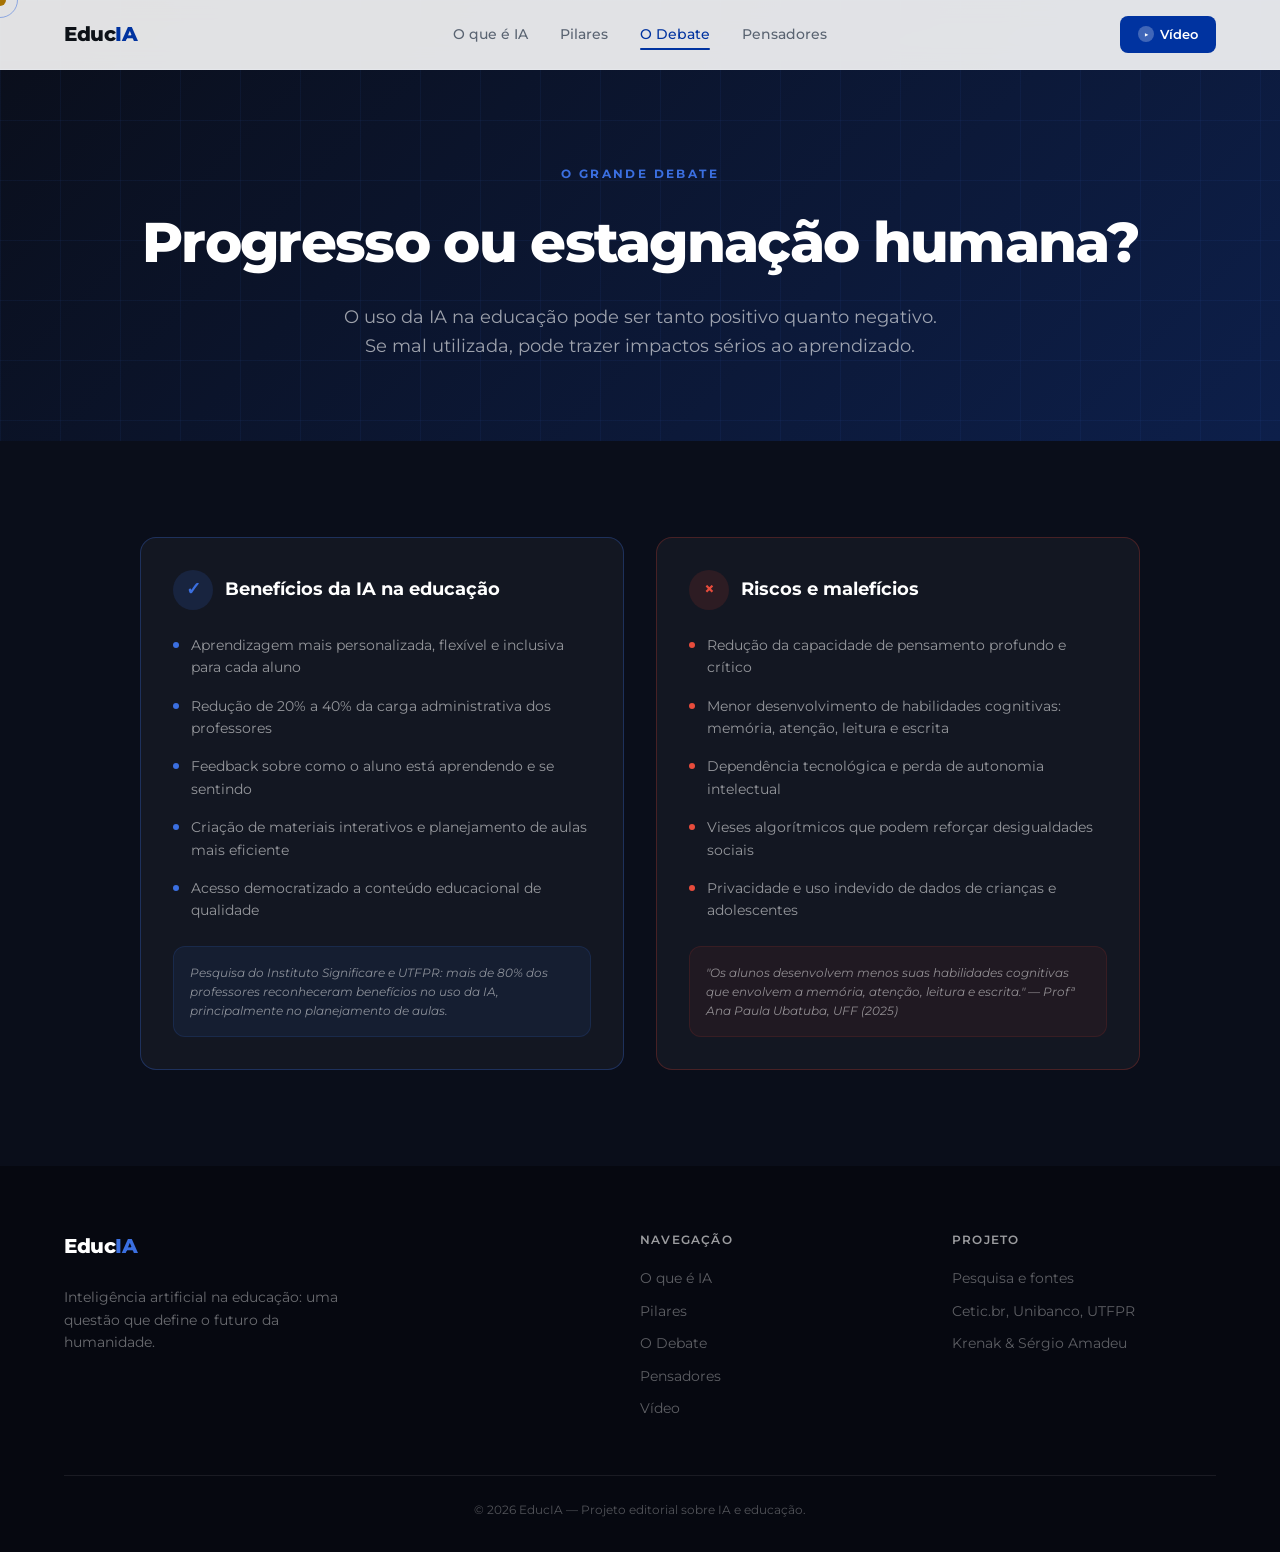
==== debate.html @ 8407b337 "Add files via upload" ====
<!DOCTYPE html>
<html lang="pt-BR">
<head>
<meta charset="UTF-8"/><meta name="viewport" content="width=device-width,initial-scale=1.0"/>
<title>EducIA — O Debate</title>
<link rel="stylesheet" href="style.css">
<style>
  body{background:var(--deep-dark)}
  .page-hero{background:linear-gradient(135deg,var(--deep-dark) 0%,#0d1f4a 100%)}
  .section{background:var(--deep-dark)}
  .section-intro h2,.section-intro .eyebrow{color:#fff}
  .section-intro .eyebrow{color:var(--cobalt-light)}
  .section-intro p{color:rgba(255,255,255,.5)}
  .debate-grid{display:grid;grid-template-columns:1fr 1fr;gap:32px;max-width:1000px;margin:0 auto}
  @media(max-width:768px){.debate-grid{grid-template-columns:1fr}}
  .debate-card{background:rgba(255,255,255,.04);border-radius:16px;padding:32px;border:1px solid rgba(255,255,255,.08);transition:transform .3s,box-shadow .3s}
  .debate-card:hover{transform:translateY(-4px)}
  .debate-card.benefit{border-color:rgba(59,111,224,.3)}
  .debate-card.benefit:hover{box-shadow:0 12px 40px rgba(59,111,224,.15)}
  .debate-card.risk{border-color:rgba(192,57,43,.3)}
  .debate-card.risk:hover{box-shadow:0 12px 40px rgba(192,57,43,.15)}
  .debate-head{display:flex;align-items:center;gap:12px;margin-bottom:24px}
  .debate-icon{width:40px;height:40px;border-radius:50%;display:flex;align-items:center;justify-content:center;font-weight:700;font-size:18px;transition:transform .3s}
  .debate-card:hover .debate-icon{transform:scale(1.15) rotate(-5deg)}
  .benefit .debate-icon{background:rgba(59,111,224,.15);color:var(--cobalt-light)}
  .risk .debate-icon{background:rgba(192,57,43,.15);color:#e74c3c}
  .debate-head h3{font-size:18px;color:#fff}
  .debate-card ul li{display:flex;gap:12px;margin-bottom:16px;font-size:14px;color:rgba(255,255,255,.55);opacity:0;transform:translateX(-10px);transition:opacity .4s,transform .4s}
  .debate-card.visible ul li{opacity:1;transform:translateX(0)}
  .debate-card.visible ul li:nth-child(1){transition-delay:.1s}
  .debate-card.visible ul li:nth-child(2){transition-delay:.2s}
  .debate-card.visible ul li:nth-child(3){transition-delay:.3s}
  .debate-card.visible ul li:nth-child(4){transition-delay:.4s}
  .debate-card.visible ul li:nth-child(5){transition-delay:.5s}
  .debate-card ul li::before{content:"";width:6px;height:6px;border-radius:50%;margin-top:8px;flex-shrink:0}
  .benefit ul li::before{background:var(--cobalt-light)}
  .risk ul li::before{background:#e74c3c}
  .debate-quote{margin-top:24px;padding:16px;border-radius:12px;font-size:12px;font-style:italic}
  .benefit .debate-quote{background:rgba(59,111,224,.08);border:1px solid rgba(59,111,224,.15);color:rgba(255,255,255,.5)}
  .risk .debate-quote{background:rgba(192,57,43,.08);border:1px solid rgba(192,57,43,.15);color:rgba(255,255,255,.5)}
  footer{background:#060810}
</style>
</head>
<body>
<div id="cursor"></div><div id="cursor-ring"></div><div id="progress-bar"></div>
<nav class="nav" id="navbar">
  <div class="nav-inner">
    <a href="index.html" class="logo">Educ<span>IA</span></a>
    <div class="nav-links">
      <a href="sobre.html">O que é IA</a>
      <a href="pilares.html">Pilares</a>
      <a href="debate.html" class="active">O Debate</a>
      <a href="pensadores.html">Pensadores</a>
    </div>
    <div class="nav-right"><a href="videos.html" class="nav-video-btn"><span class="play-icon">▶</span> Vídeo</a></div>
  </div>
</nav>

<div class="page-hero">
  <div class="page-hero-content container">
    <span class="eyebrow">O Grande Debate</span>
    <h1>Progresso ou estagnação humana?</h1>
    <p>O uso da IA na educação pode ser tanto positivo quanto negativo. Se mal utilizada, pode trazer impactos sérios ao aprendizado.</p>
  </div>
</div>

<section class="section">
  <div class="container">
    <div class="debate-grid">
      <div class="debate-card benefit reveal-left">
        <div class="debate-head"><div class="debate-icon">✓</div><h3>Benefícios da IA na educação</h3></div>
        <ul>
          <li>Aprendizagem mais personalizada, flexível e inclusiva para cada aluno</li>
          <li>Redução de 20% a 40% da carga administrativa dos professores</li>
          <li>Feedback sobre como o aluno está aprendendo e se sentindo</li>
          <li>Criação de materiais interativos e planejamento de aulas mais eficiente</li>
          <li>Acesso democratizado a conteúdo educacional de qualidade</li>
        </ul>
        <div class="debate-quote">Pesquisa do Instituto Significare e UTFPR: mais de 80% dos professores reconheceram benefícios no uso da IA, principalmente no planejamento de aulas.</div>
      </div>
      <div class="debate-card risk reveal-right">
        <div class="debate-head"><div class="debate-icon">×</div><h3>Riscos e malefícios</h3></div>
        <ul>
          <li>Redução da capacidade de pensamento profundo e crítico</li>
          <li>Menor desenvolvimento de habilidades cognitivas: memória, atenção, leitura e escrita</li>
          <li>Dependência tecnológica e perda de autonomia intelectual</li>
          <li>Vieses algorítmicos que podem reforçar desigualdades sociais</li>
          <li>Privacidade e uso indevido de dados de crianças e adolescentes</li>
        </ul>
        <div class="debate-quote">"Os alunos desenvolvem menos suas habilidades cognitivas que envolvem a memória, atenção, leitura e escrita." — Profª Ana Paula Ubatuba, UFF (2025)</div>
      </div>
    </div>
  </div>
</section>

<footer>
  <div class="container">
    <div class="footer-grid">
      <div><a href="index.html" class="logo" style="color:#fff">Educ<span style="color:var(--cobalt-light)">IA</span></a><p>Inteligência artificial na educação: uma questão que define o futuro da humanidade.</p></div>
      <div><h4>Navegação</h4><a href="sobre.html">O que é IA</a><br><a href="pilares.html">Pilares</a><br><a href="debate.html">O Debate</a><br><a href="pensadores.html">Pensadores</a><br><a href="videos.html">Vídeo</a></div>
      <div><h4>Projeto</h4><a href="#">Pesquisa e fontes</a><br><a href="#">Cetic.br, Unibanco, UTFPR</a><br><a href="#">Krenak &amp; Sérgio Amadeu</a></div>
    </div>
    <div class="footer-bottom">© 2026 EducIA — Projeto editorial sobre IA e educação.</div>
  </div>
</footer>
<script src="script.js"></script>
</body></html>
---- style.css ----
@import url('https://fonts.googleapis.com/css2?family=Montserrat:wght@400;500;600;700;800&display=swap');
:root{--cobalt:#0033A0;--cobalt-light:#3B6FE0;--bg:#FAFAFA;--card:#FFFFFF;--foreground:#0D1117;--muted:#F1F3F5;--muted-fg:#5A6472;--border:#E5E7EB;--destructive:#C0392B;--deep-dark:#0A0E1A}
*{box-sizing:border-box;margin:0;padding:0}
html{scroll-behavior:smooth}
body{font-family:'Montserrat',sans-serif;background:var(--bg);color:var(--foreground);line-height:1.6;-webkit-font-smoothing:antialiased;overflow-x:hidden;cursor:none}
#cursor{position:fixed;width:12px;height:12px;border-radius:50%;background:var(--cobalt-light);pointer-events:none;z-index:9999;transform:translate(-50%,-50%);transition:transform .1s,width .2s,height .2s;mix-blend-mode:difference}
#cursor-ring{position:fixed;width:36px;height:36px;border-radius:50%;border:1.5px solid var(--cobalt-light);pointer-events:none;z-index:9998;transform:translate(-50%,-50%);transition:left .12s ease-out,top .12s ease-out;opacity:0.5}
.container{max-width:1200px;margin:0 auto;padding:0 24px}
a{color:inherit;text-decoration:none;cursor:none}
ul{list-style:none}
/* Navbar */
.nav{position:fixed;top:0;left:0;right:0;z-index:50;background:rgba(255,255,255,0.88);backdrop-filter:blur(12px);border-bottom:1px solid var(--border);transition:box-shadow .3s}
.nav.scrolled{box-shadow:0 4px 24px rgba(0,0,0,0.08)}
.nav-inner{display:grid;grid-template-columns:1fr auto 1fr;align-items:center;padding:16px 24px;max-width:1200px;margin:0 auto}
.logo{font-weight:800;font-size:20px;letter-spacing:-0.02em;display:inline-block}
.logo span{color:var(--cobalt)}
.logo:hover{animation:glitch .4s steps(1) forwards}
@keyframes glitch{0%{text-shadow:none}20%{text-shadow:-2px 0 #ff003c,2px 0 #00ffcc;letter-spacing:0.05em}40%{text-shadow:2px 0 #ff003c,-2px 0 #00ffcc;letter-spacing:-0.05em}60%{text-shadow:-1px 0 #ff003c,1px 0 #00ffcc}80%{text-shadow:1px 0 #ff003c,-1px 0 #00ffcc}100%{text-shadow:none}}
.nav-links{display:flex;gap:32px;justify-content:center}
.nav-right{display:flex;justify-content:flex-end}
.nav-links a{font-size:14px;color:var(--muted-fg);font-weight:500;position:relative;transition:color .2s}
.nav-links a::after{content:'';position:absolute;bottom:-4px;left:0;width:0;height:2px;background:var(--cobalt);border-radius:2px;transition:width .3s}
.nav-links a:hover,.nav-links a.active{color:var(--cobalt)}
.nav-links a:hover::after,.nav-links a.active::after{width:100%}
.nav-video-btn{display:inline-flex;align-items:center;gap:6px;padding:8px 18px;border-radius:8px;background:var(--cobalt);color:#fff;font-size:13px;font-weight:600;transition:all .25s}
.nav-video-btn:hover,.nav-video-btn.active{background:var(--cobalt-light);box-shadow:0 4px 16px rgba(0,51,160,0.3)}
.nav-video-btn .play-icon{width:16px;height:16px;border-radius:50%;background:rgba(255,255,255,0.25);display:flex;align-items:center;justify-content:center;font-size:8px}
@media(max-width:768px){.nav-links{gap:12px;flex-wrap:wrap}.nav-links a{font-size:11px}.nav-inner{grid-template-columns:1fr;gap:10px;padding:12px 16px}.nav-right{justify-content:center}}
/* Buttons */
.btn{display:inline-flex;align-items:center;gap:8px;padding:14px 28px;border-radius:8px;font-weight:600;font-size:15px;transition:all .25s;border:none;cursor:none;position:relative;overflow:hidden}
.btn::before{content:'';position:absolute;inset:0;background:linear-gradient(120deg,transparent 30%,rgba(255,255,255,0.2),transparent 70%);transform:translateX(-100%);transition:transform .5s}
.btn:hover::before{transform:translateX(100%)}
.btn-primary{background:var(--cobalt);color:#fff;box-shadow:0 4px 20px rgba(0,51,160,0.3)}
.btn-primary:hover{background:var(--cobalt-light);transform:translateY(-2px);box-shadow:0 8px 28px rgba(0,51,160,0.4)}
.btn-outline{background:transparent;color:#fff;border:1px solid rgba(255,255,255,0.3)}
.btn-outline:hover{background:rgba(255,255,255,0.12);transform:translateY(-2px)}
/* Page header (for inner pages) */
.page-hero{padding:160px 0 80px;background:var(--deep-dark);color:#fff;text-align:center;position:relative;overflow:hidden}
.page-hero::before{content:'';position:absolute;inset:0;background-image:linear-gradient(rgba(59,111,224,0.07) 1px,transparent 1px),linear-gradient(90deg,rgba(59,111,224,0.07) 1px,transparent 1px);background-size:60px 60px;animation:gridMove 8s linear infinite}
@keyframes gridMove{from{background-position:0 0}to{background-position:0 60px}}
.page-hero-content{position:relative;z-index:1}
.page-hero .eyebrow{color:var(--cobalt-light)}
.page-hero h1{font-size:clamp(32px,5vw,56px);font-weight:800;letter-spacing:-0.03em;margin-top:12px;opacity:0;transform:translateY(24px);animation:fadeUp .7s .2s forwards}
.page-hero p{margin-top:16px;font-size:18px;color:rgba(255,255,255,0.6);max-width:600px;margin-left:auto;margin-right:auto;opacity:0;transform:translateY(24px);animation:fadeUp .7s .4s forwards}
@keyframes fadeUp{to{opacity:1;transform:translateY(0)}}
/* Sections */
.section{padding:96px 0}
.eyebrow{font-size:12px;font-weight:700;letter-spacing:0.2em;text-transform:uppercase;color:var(--cobalt);display:inline-block}
h2{font-size:clamp(28px,4vw,40px);font-weight:700;letter-spacing:-0.02em;margin-top:12px;line-height:1.2}
.section-intro{max-width:640px;margin:0 auto 64px;text-align:center}
.section-intro p{margin-top:16px;color:var(--muted-fg)}
/* Cards */
.card{background:var(--card);border:1px solid var(--border);border-radius:16px;padding:32px;transition:box-shadow .3s,transform .3s}
.card:hover{box-shadow:0 8px 32px rgba(0,51,160,0.08);transform:translateY(-2px)}
.card h3{font-size:18px;margin-bottom:16px}
.card ul li{display:flex;gap:12px;margin-bottom:16px;font-size:14px}
.card ul li::before{content:"";width:6px;height:6px;border-radius:50%;background:var(--cobalt);margin-top:8px;flex-shrink:0}
.card ul li span{color:var(--muted-fg)}
.card ul li b{color:var(--foreground);font-weight:600}
/* Reveal animations */
.reveal{opacity:0;transform:translateY(40px);transition:opacity .7s ease,transform .7s ease}
.reveal.visible{opacity:1;transform:translateY(0)}
.reveal-left{opacity:0;transform:translateX(-40px);transition:opacity .7s ease,transform .7s ease}
.reveal-left.visible{opacity:1;transform:translateX(0)}
.reveal-right{opacity:0;transform:translateX(40px);transition:opacity .7s ease,transform .7s ease}
.reveal-right.visible{opacity:1;transform:translateX(0)}
.stagger>*{opacity:0;transform:translateY(30px);transition:opacity .6s ease,transform .6s ease}
.stagger.visible>*:nth-child(1){opacity:1;transform:none;transition-delay:.05s}
.stagger.visible>*:nth-child(2){opacity:1;transform:none;transition-delay:.15s}
.stagger.visible>*:nth-child(3){opacity:1;transform:none;transition-delay:.25s}
.stagger.visible>*:nth-child(4){opacity:1;transform:none;transition-delay:.35s}
/* Progress bar */
#progress-bar{position:fixed;top:0;left:0;height:3px;width:0%;background:linear-gradient(90deg,var(--cobalt),var(--cobalt-light),#00c6ff);z-index:100;transition:width .1s;box-shadow:0 0 10px rgba(59,111,224,0.7)}
/* Footer */
footer{background:var(--deep-dark);color:#fff;padding:64px 0 32px}
.footer-grid{display:grid;grid-template-columns:2fr 1fr 1fr;gap:48px}
@media(max-width:768px){.footer-grid{grid-template-columns:1fr;gap:32px}}
footer p{color:rgba(255,255,255,0.4);font-size:14px;margin-top:16px;max-width:300px}
footer h4{font-size:12px;font-weight:600;text-transform:uppercase;letter-spacing:0.1em;color:rgba(255,255,255,0.6);margin-bottom:16px}
footer a{display:inline-block;font-size:14px;color:rgba(255,255,255,0.35);margin-bottom:8px;transition:color .2s,transform .2s}
footer a:hover{color:#fff;transform:translateX(4px)}
.footer-bottom{border-top:1px solid rgba(255,255,255,0.08);margin-top:48px;padding-top:24px;text-align:center;font-size:12px;color:rgba(255,255,255,0.3)}
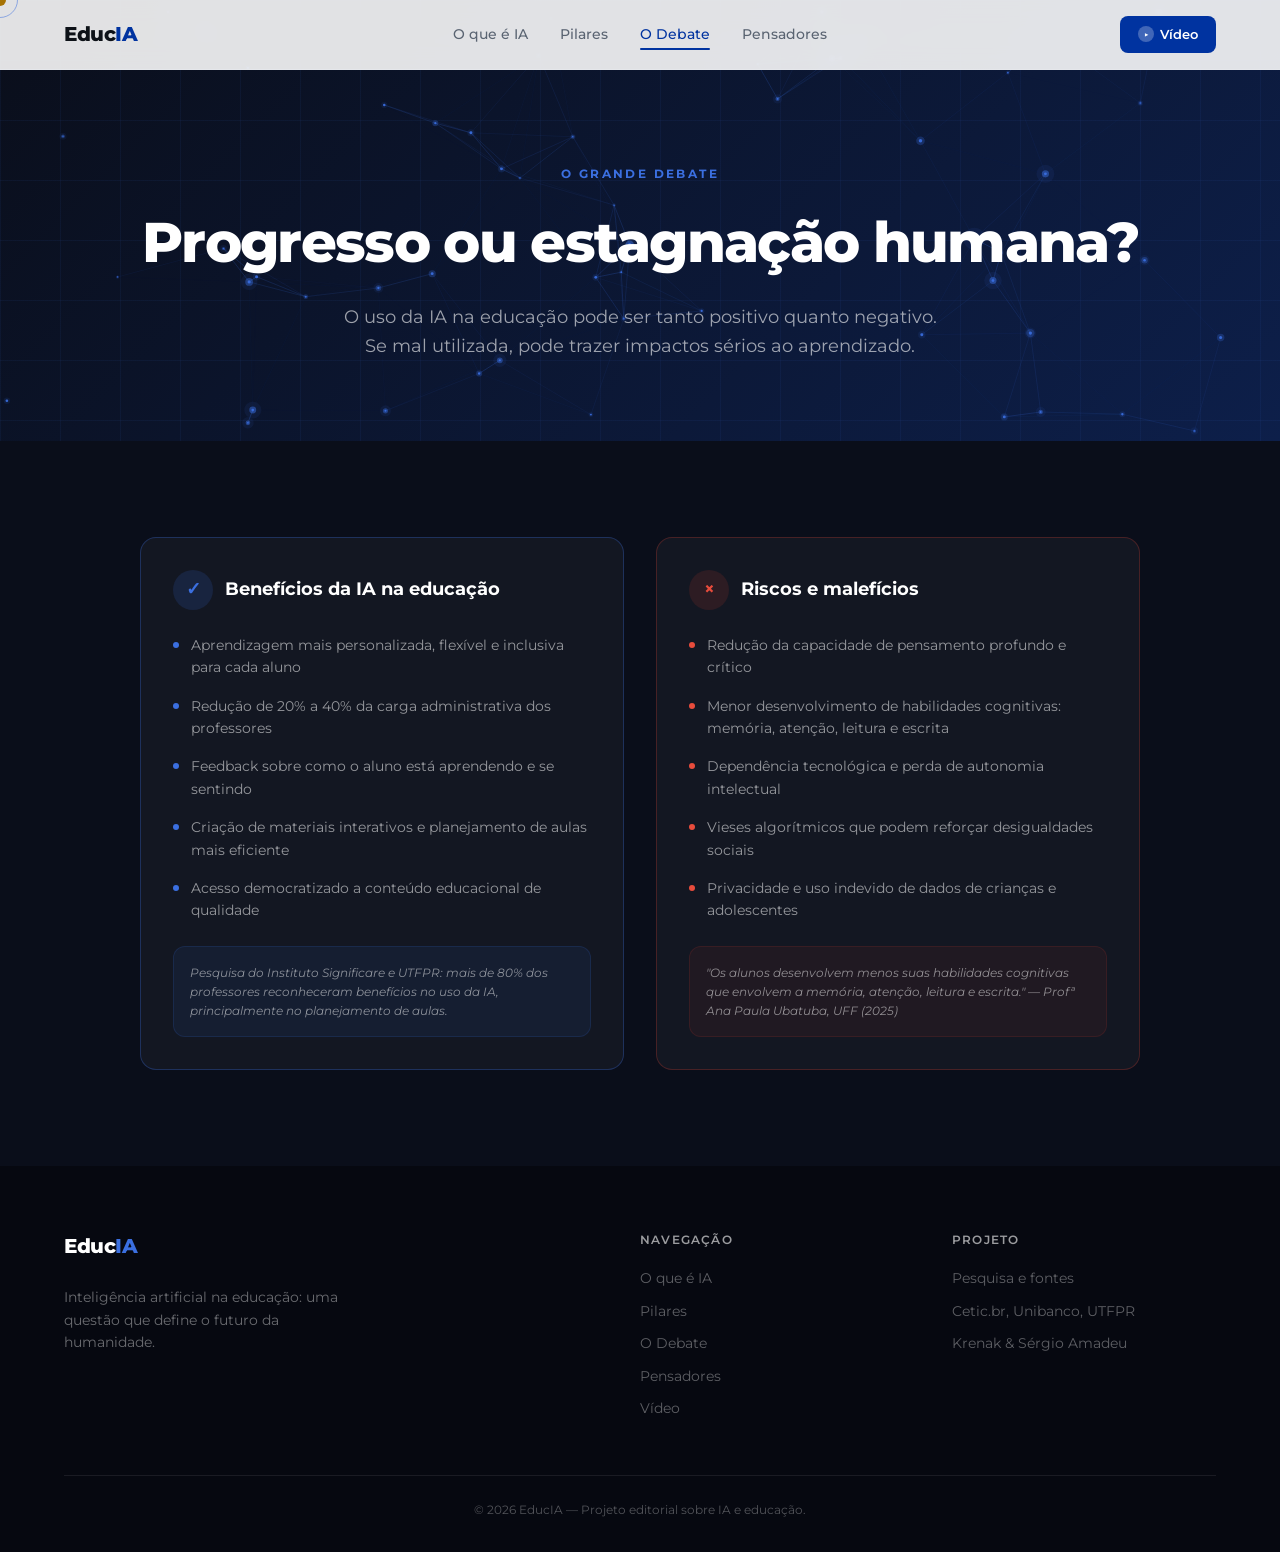
==== commit e1bc9d9d: "Add files via upload" ====
--- a/debate.html
+++ b/debate.html
@@ -39,6 +39,10 @@
   .benefit .debate-quote{background:rgba(59,111,224,.08);border:1px solid rgba(59,111,224,.15);color:rgba(255,255,255,.5)}
   .risk .debate-quote{background:rgba(192,57,43,.08);border:1px solid rgba(192,57,43,.15);color:rgba(255,255,255,.5)}
   footer{background:#060810}
+
+  .bg-canvas{position:absolute;inset:0;width:100%;height:100%;display:block;z-index:0;pointer-events:none}
+  .page-hero{position:relative;overflow:hidden}
+  .page-hero-content{position:relative;z-index:1}
 </style>
 </head>
 <body>
@@ -57,6 +61,7 @@
 </nav>
 
 <div class="page-hero">
+  <canvas id="bgCanvas" class="bg-canvas"></canvas>
   <div class="page-hero-content container">
     <span class="eyebrow">O Grande Debate</span>
     <h1>Progresso ou estagnação humana?</h1>
@@ -104,4 +109,6 @@
   </div>
 </footer>
 <script src="script.js"></script>
+<script src="bg.js"></script>
+<script>createNetworkBg('bgCanvas', {color:'59,111,224', dots:55});</script>
 </body></html>
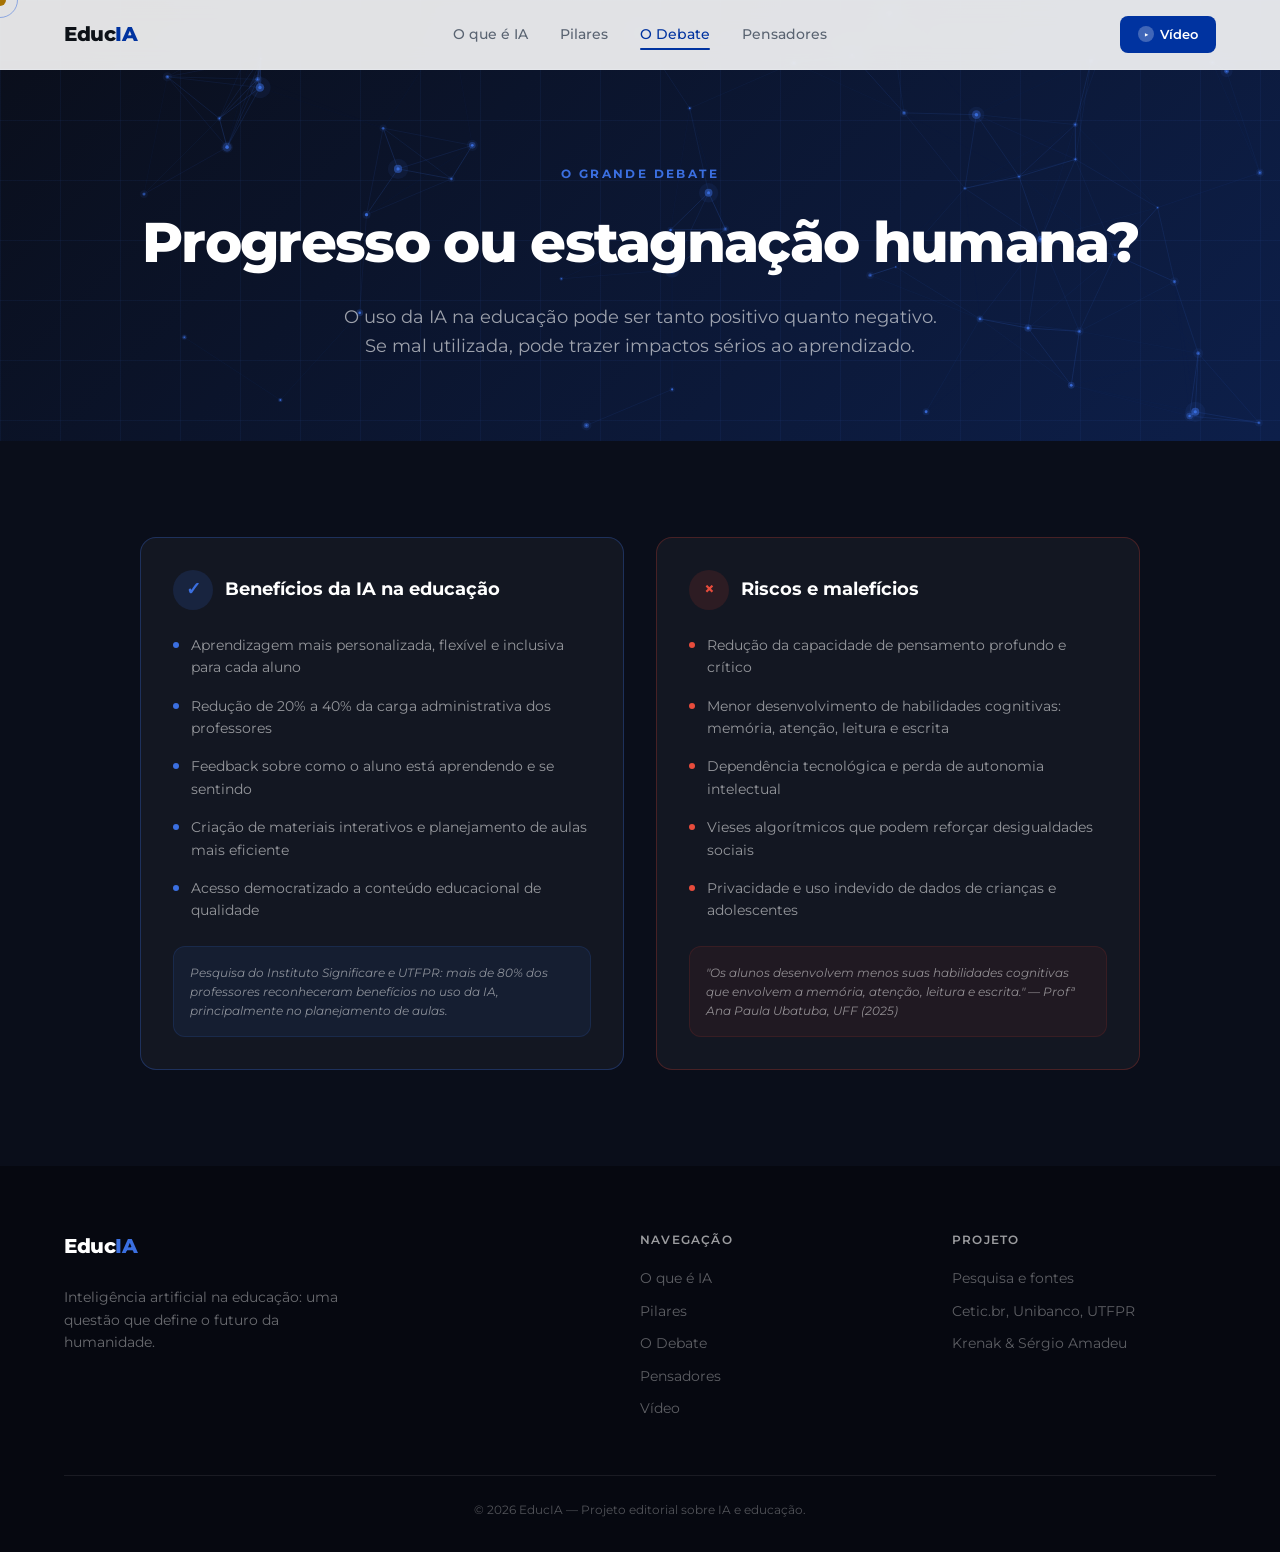
==== commit 219d774a: "Add files via upload" ====
--- a/debate.html
+++ b/debate.html
@@ -53,7 +53,7 @@
     <div class="nav-links">
       <a href="sobre.html">O que é IA</a>
       <a href="pilares.html">Pilares</a>
-      <a href="debate.html" class="active">O Debate</a>
+      <a href="debate.html">O Debate</a>
       <a href="pensadores.html">Pensadores</a>
     </div>
     <div class="nav-right"><a href="videos.html" class="nav-video-btn"><span class="play-icon">▶</span> Vídeo</a></div>
--- a/style.css
+++ b/style.css
@@ -80,3 +80,45 @@
 footer a{display:inline-block;font-size:14px;color:rgba(255,255,255,0.35);margin-bottom:8px;transition:color .2s,transform .2s}
 footer a:hover{color:#fff;transform:translateX(4px)}
 .footer-bottom{border-top:1px solid rgba(255,255,255,0.08);margin-top:48px;padding-top:24px;text-align:center;font-size:12px;color:rgba(255,255,255,0.3)}
+
+
+
+
+
+/* ── Page Transitions ── */
+#pt-overlay{
+  position:fixed;inset:0;z-index:9000;pointer-events:none;
+  opacity:0;transition:opacity .35s ease;
+}
+#pt-overlay.active{opacity:1}
+
+/* Scan escuro — debate e videos */
+#pt-scan{
+  position:fixed;top:-4px;left:0;right:0;height:4px;z-index:9001;
+  background:linear-gradient(90deg,transparent,var(--cobalt-light),#00c6ff,var(--cobalt-light),transparent);
+  box-shadow:0 0 20px rgba(0,198,255,0.8);
+  pointer-events:none;opacity:0;
+  transition:opacity .2s;
+}
+#pt-scan.active{opacity:1;animation:scanDown .5s cubic-bezier(.4,0,.2,1) forwards}
+@keyframes scanDown{0%{top:-4px}100%{top:100%}}
+
+/* Scan claro — index, sobre, pilares, pensadores */
+#pt-scan-light{
+  position:fixed;top:-4px;left:0;right:0;height:3px;z-index:9001;
+  background:linear-gradient(90deg,transparent,var(--cobalt),var(--cobalt-light),var(--cobalt),transparent);
+  box-shadow:0 0 12px rgba(0,51,160,0.4);
+  pointer-events:none;opacity:0;
+  transition:opacity .2s;
+}
+#pt-scan-light.active{opacity:1;animation:scanDownLight .5s cubic-bezier(.4,0,.2,1) forwards}
+@keyframes scanDownLight{0%{top:-4px}100%{top:100%}}
+
+body{
+  opacity:0;
+  animation:pageFadeIn .5s cubic-bezier(.4,0,.2,1) .05s forwards;
+}
+@keyframes pageFadeIn{
+  from{opacity:0;transform:translateY(8px)}
+  to{opacity:1;transform:translateY(0)}
+}
